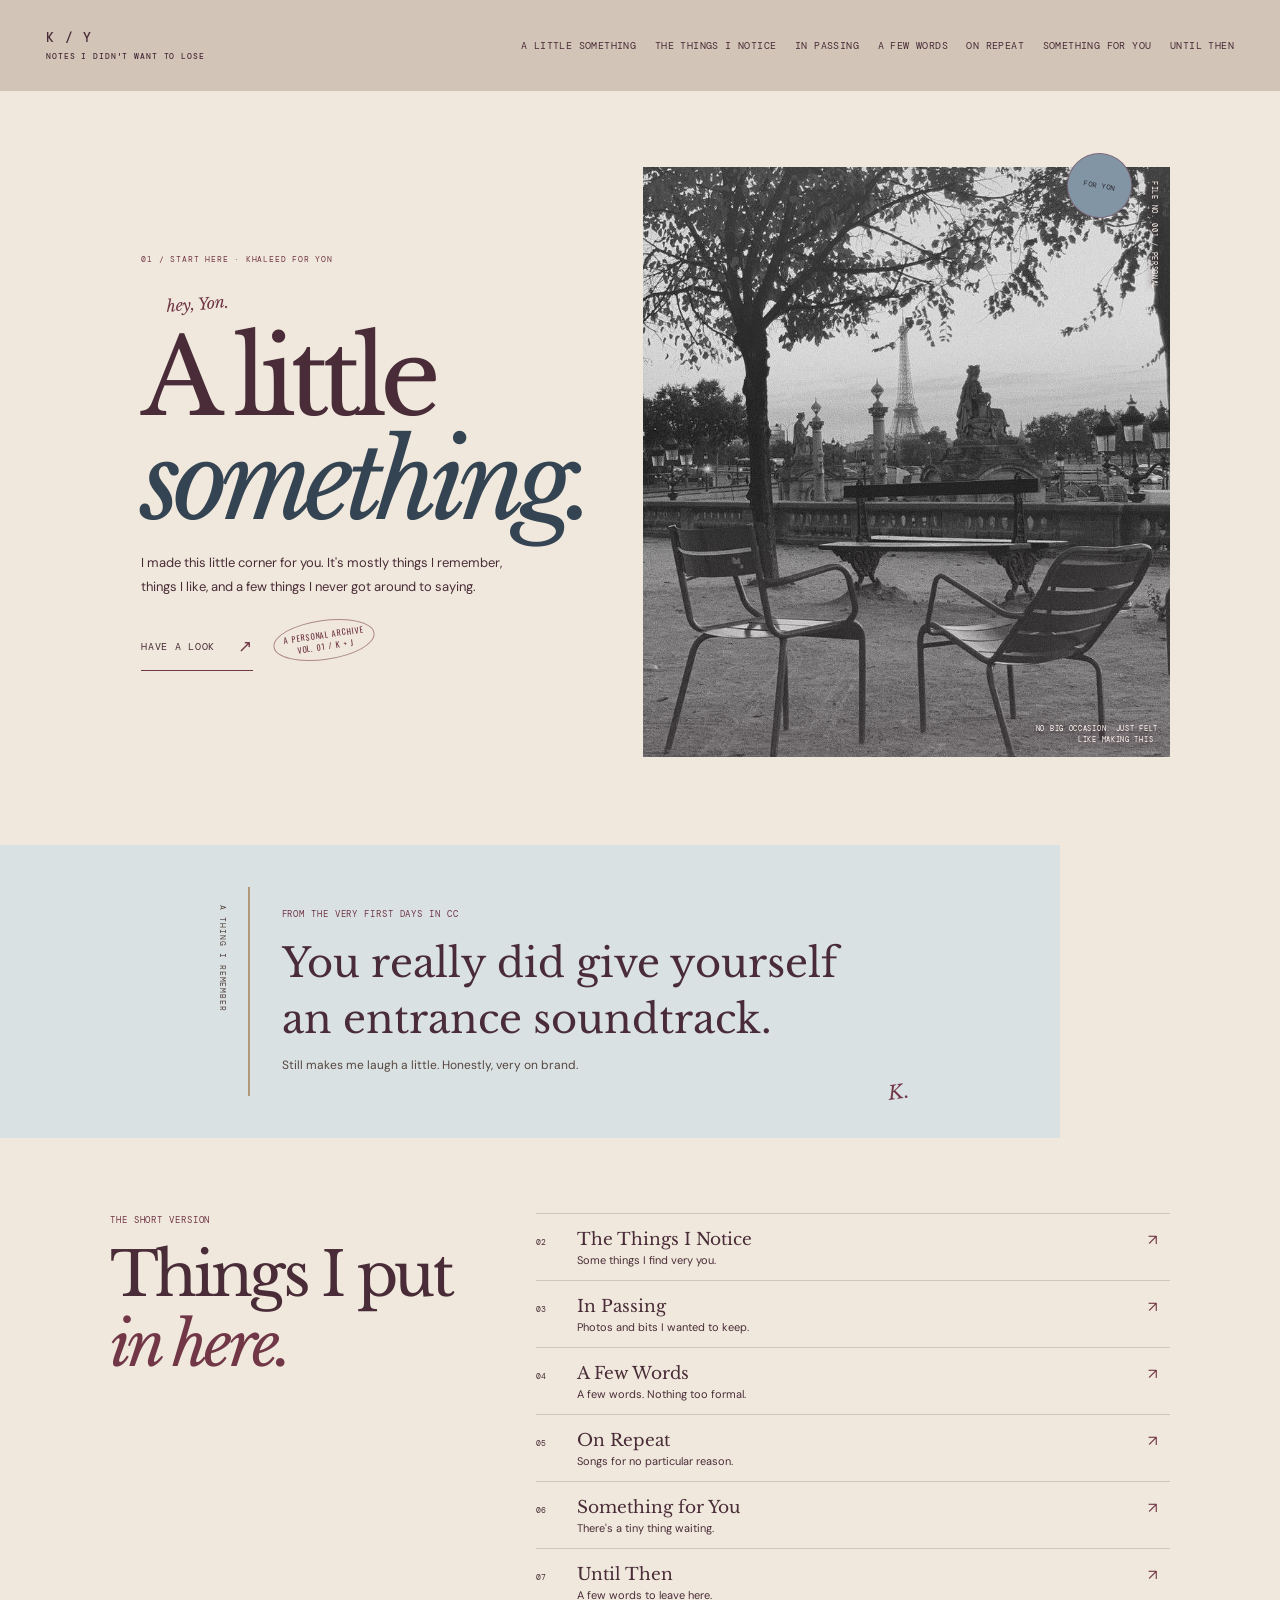
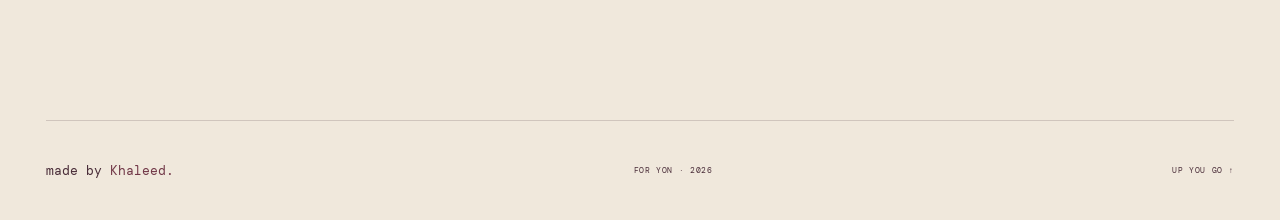
==== index.html @ 83bd167f "Publish static site to GitHub Pages Co-authored-by: Copilot <223556219+Copilot@users.noreply.github." ====
<!doctype html>
<html lang="en">
<head>
  <meta charset="utf-8">
  <meta name="viewport" content="width=device-width, initial-scale=1">
  <meta name="theme-color" content="#D2C5B7">
  <meta name="description" content="A little something made by Khaleed for Yon.">
  <title>A Little Something — For Yon</title>
  <link rel="preconnect" href="https://fonts.googleapis.com">
  <link rel="preconnect" href="https://fonts.gstatic.com" crossorigin>
  <link href="https://fonts.googleapis.com/css2?family=DM+Mono:wght@400;500&family=DM+Sans:wght@400;500;600;700&family=Libre+Baskerville:ital,wght@0,400;0,700;1,400&family=Oswald:wght@400;500&display=swap" rel="stylesheet">
  <link rel="stylesheet" href="assets/css/style.css">
  <script src="assets/js/main.js" defer></script>
</head>
<body class="home-page">
  <div class="site-shell">
    <header class="site-header" id="top">
      <a class="wordmark" href="index.html">K / Y <span>NOTES I DIDN'T WANT TO LOSE</span></a>
      <button class="menu-toggle" aria-expanded="false" aria-controls="site-nav"><span>COME ↗</span></button>
      <nav class="site-nav" id="site-nav" aria-label="Main navigation">
        <a class="active" href="index.html">A Little Something</a>
        <a href="subject.html">The Things I Notice</a>
        <a href="collection.html">In Passing</a>
        <a href="letter.html">A Few Words</a>
        <a href="soundtrack.html">On Repeat</a>
        <a href="gift.html">Something for You</a>
        <a href="last.html">Until Then</a>
      </nav>
    </header>

    <main>
      <section class="home-hero section-wrap">
        <div class="home-copy">
          <p class="eyebrow">01 / START HERE · KHALEED FOR YON</p>
          <p class="hand-note">hey, Yon.</p>
          <h1>A little<br><em>something.</em></h1>
          <p class="hero-intro">I made this little corner for you. It's mostly things I remember, things I like, and a few things I never got around to saying.</p>
          <a class="text-link" href="subject.html">Have a look <span>↗</span></a>
          <span class="cover-stamp">A PERSONAL ARCHIVE<br>VOL. 01 / K + J</span>
        </div>
        <div class="home-visual">
          <div class="photo-frame photo-placeholder hero-photo" data-image="hero.jpg">
            <span class="photo-help">assets/images/hero.jpg</span>
          </div>
          <p class="image-caption">NO BIG OCCASION. JUST FELT LIKE MAKING THIS.</p>
          <span class="side-index">FILE NO. 001 / PERSONAL</span>
          <span class="cover-orbit" aria-hidden="true">FOR YON</span>
        </div>
      </section>

      <section class="home-note section-wrap">
        <div class="margin-note">A THING I REMEMBER</div>
        <div class="note-paper">
          <p class="eyebrow">FROM THE VERY FIRST DAYS IN CC</p>
          <p class="big-note">You really did give yourself an entrance soundtrack.</p>
          <p class="note-small">Still makes me laugh a little. Honestly, very on brand.</p>
          <span class="scribble">K.</span>
        </div>
      </section>

      <section class="index-section section-wrap">
        <div class="index-heading">
          <p class="eyebrow">THE SHORT VERSION</p>
          <h2>Things I put<br><em>in here.</em></h2>
        </div>
        <div class="index-list">
          <a href="subject.html"><span>02</span><strong>The Things I Notice</strong><small>Some things I find very you.</small><b>↗</b></a>
          <a href="collection.html"><span>03</span><strong>In Passing</strong><small>Photos and bits I wanted to keep.</small><b>↗</b></a>
          <a href="letter.html"><span>04</span><strong>A Few Words</strong><small>A few words. Nothing too formal.</small><b>↗</b></a>
          <a href="soundtrack.html"><span>05</span><strong>On Repeat</strong><small>Songs for no particular reason.</small><b>↗</b></a>
          <a href="gift.html"><span>06</span><strong>Something for You</strong><small>There's a tiny thing waiting.</small><b>↗</b></a>
          <a href="last.html"><span>07</span><strong>Until Then</strong><small>A few words to leave here.</small><b>↗</b></a>
        </div>
      </section>
    </main>
    <footer class="site-footer">
      <a class="footer-mark" href="index.html">made by <span>Khaleed.</span></a>
      <p>FOR YON · <span data-year>2026</span></p>
      <a href="#top" class="back-top">UP YOU GO ↑</a>
    </footer>
  </div>
</body>
</html>
---- assets/css/style.css ----
:root {
  color-scheme: light;
  --bg: #F0E8DC;
  --header: #D2C5B7;
  --surface: #F7F2EB;
  --surface-alt: #DAE1E3;
  --ink: #492C38;
  --muted: #492C38;
  --accent: #713747;
  --accent-soft: #D2C5B7;
  --pop: #8295A5;
  --line: rgba(73, 44, 56, .19);
  --sans: "DM Sans", Arial, sans-serif;
  --serif: "Libre Baskerville", Georgia, serif;
  --mono: "DM Mono", monospace;
  --condensed: "Oswald", Impact, "Arial Narrow", sans-serif;
  --max: 1280px;
}

* { box-sizing: border-box; }
html { scroll-behavior: smooth; }
body {
  margin: 0;
  overflow-x: hidden;
  background: var(--bg);
  color: var(--ink);
  font: 15px/1.75 var(--sans);
  -webkit-font-smoothing: antialiased;
}
a { color: inherit; text-decoration: none; }
button { font: inherit; }
figure, p { margin-top: 0; }
.site-shell {
  width: min(100%, var(--max));
  margin-inline: auto;
  padding-inline: 16px;
}
.site-header {
  position: relative;
  z-index: 5;
  min-height: 76px;
  display: flex;
  align-items: center;
  justify-content: space-between;
  gap: 20px;
  isolation: isolate;
}
.site-header::before {
  position: absolute;
  z-index: -1;
  top: 0;
  bottom: 0;
  left: 50%;
  width: 100vw;
  background: var(--header);
  content: "";
  transform: translateX(-50%);
}
.wordmark { font: 500 13px/1.35 var(--mono); letter-spacing: .1em; }
.wordmark span {
  display: block;
  margin-top: 4px;
  color: var(--muted);
  font-size: 8px;
  letter-spacing: .11em;
}
.site-nav {
  position: absolute;
  top: 100%;
  right: 0;
  left: 0;
  display: none;
  flex-direction: column;
  align-items: stretch;
  gap: 0;
  padding: 5px 14px 12px;
  background: var(--header);
  border-top: 1px solid var(--line);
  box-shadow: 0 12px 20px rgba(73,44,56,.08);
}
.site-nav.is-open { display: flex; }
.site-nav a {
  min-height: 46px;
  display: flex;
  align-items: center;
  color: var(--muted);
  font: 9px var(--mono);
  letter-spacing: .04em;
  text-transform: uppercase;
  transition: color .2s ease, transform .2s ease;
}
.site-nav a:hover, .site-nav a.active { color: var(--ink); }
.site-nav a:hover { transform: translateY(-2px); }
.menu-toggle {
  width: 72px;
  min-width: 72px;
  min-height: 44px;
  display: inline-flex;
  align-items: center;
  justify-content: center;
  border: 1px solid var(--line);
  border-radius: 999px;
  background: var(--surface);
  color: var(--ink);
  font: 10px var(--mono);
  letter-spacing: .07em;
}
.eyebrow, .type-label, .photo-label, .side-index, .image-caption,
.date-stamp, .notebook-margin, .playlist-head, .gallery-footnote,
.collection-stamp, .gallery-aside, .snap figcaption span,
.closing-label, .profile-index, .cover-stamp {
  font: 9px/1.65 var(--mono);
  letter-spacing: .1em;
  text-transform: uppercase;
}
.eyebrow, .type-label { color: var(--accent); }
.section-wrap { width: min(100%, 1060px); margin-inline: auto; }
h1 {
  margin: 0;
  font: 400 clamp(58px, 12vw, 108px)/.98 var(--serif);
  letter-spacing: -.075em;
}
h1 em, h2 em { color: var(--accent); font-weight: 400; }
.page-lede, .hero-intro {
  max-width: 450px;
  margin: 18px 0 0;
  color: var(--muted);
  font-size: 14px;
  line-height: 1.85;
}
.text-link {
  min-height: 44px;
  display: inline-flex;
  align-items: center;
  gap: 23px;
  margin-top: 23px;
  padding: 0 0 5px;
  border-bottom: 1px solid var(--accent);
  font: 10px var(--mono);
  letter-spacing: .07em;
  text-transform: uppercase;
  transition: gap .25s ease;
}
.text-link:hover { gap: 32px; }
.text-link span { color: var(--accent); font-size: 17px; }
.photo-placeholder {
  position: relative;
  display: flex;
  min-height: 240px;
  flex-direction: column;
  justify-content: space-between;
  overflow: hidden;
  padding: 15px;
  background:
    radial-gradient(ellipse at 75% 15%, rgba(210, 197, 183, .68), transparent 25%),
    radial-gradient(ellipse at 18% 82%, rgba(130, 149, 165, .32), transparent 33%),
    linear-gradient(138deg, #D2C5B7, #8295A5 52%, #F0E8DC);
  background-position: center;
  background-size: cover;
  color: #282328;
}
.photo-placeholder::after {
  position: absolute;
  inset: 0;
  background: linear-gradient(180deg, rgba(255,255,255,.13), transparent 45%, rgba(73,44,56,.13));
  content: "";
  pointer-events: none;
}
.photo-label { position: relative; z-index: 1; }
.photo-label { font-size: 8px; }
.photo-help {
  position: absolute;
  top: 50%;
  left: 50%;
  z-index: 1;
  color: #282328;
  font: 10px var(--mono);
  transform: translate(-50%, -50%);
}
.photo-placeholder.has-image .photo-help { display: none; }
.photo-placeholder.has-image .photo-label { color: #fffaf2; text-shadow: 0 1px 9px rgba(0,0,0,.7); }
.site-footer {
  position: relative;
  min-height: 100px;
  display: flex;
  align-items: center;
  justify-content: space-between;
  gap: 15px;
  border-top: 1px solid var(--line);
}
.footer-mark { font: 13px var(--mono); }
.footer-mark span { color: var(--accent); }
.site-footer p, .back-top { margin: 0; color: var(--muted); font: 8px var(--mono); letter-spacing: .08em; }
.back-top { min-height: 44px; display: inline-flex; align-items: center; }
.site-header a:focus-visible, .site-footer a:focus-visible, .text-link:focus-visible,
button:focus-visible { outline: 2px solid var(--accent); outline-offset: 4px; }

/* Cover: a portrait first, with the title spilling into its lower edge. */
.home-page {
  --bg: #F0E8DC;
  --header: #D2C5B7;
  --surface: #F7F2EB;
  --surface-alt: #DAE1E3;
  --accent: #713747;
  --accent-soft: #D2C5B7;
  --pop: #8295A5;
}
.home-hero { display: grid; grid-template-areas: "visual" "copy"; padding-bottom: 43px; }
.home-visual {
  position: relative;
  grid-area: visual;
  height: 48svh;
  min-height: 330px;
  max-height: 540px;
  margin-inline: -16px;
}
.hero-photo { height: 100%; min-height: 0; padding: 16px 18px; }
.home-copy {
  position: relative;
  z-index: 2;
  grid-area: copy;
  margin: -58px 9px 0;
  padding: 23px 20px 19px;
  background: var(--bg);
}
.home-copy .eyebrow { max-width: 275px; font-size: 8px; }
.home-copy .hand-note {
  margin: 16px 0 24px 6%;
  color: var(--accent);
  font: italic 16px var(--serif);
  transform: rotate(-4deg);
}
.home-copy h1 { font-size: clamp(52px, 17vw, 94px); }
.home-copy h1 em { color: #344452; }
.hero-intro { max-width: 390px; margin-top: 17px; font-size: 13px; }
.cover-stamp {
  display: inline-block;
  margin: 20px 0 0 16px;
  padding: 7px 10px;
  border: 1px solid rgba(113,55,71,.55);
  border-radius: 50%;
  color: var(--accent);
  font: 400 8px/1.5 var(--condensed);
  letter-spacing: .12em;
  line-height: 1.5;
  text-align: center;
  transform: rotate(-8deg);
}
.home-visual .image-caption { position: absolute; right: 12px; bottom: 66px; z-index: 1; max-width: 145px; margin: 0; color: #fffaf2; font-size: 7px; text-align: right; text-shadow: 0 1px 6px #492C38; }
.side-index { position: absolute; top: 14px; right: 10px; color: #fffaf2; font-size: 7px; writing-mode: vertical-rl; text-shadow: 0 1px 6px #492C38; }
.cover-orbit {
  position: absolute;
  top: -14px;
  right: 34px;
  z-index: 2;
  width: 65px;
  aspect-ratio: 1;
  display: grid;
  place-items: center;
  border: 1px solid rgba(113,55,71,.45);
  border-radius: 50%;
  background: var(--pop);
  color: #282328;
  font: 7px var(--mono);
  letter-spacing: .08em;
  transform: rotate(12deg);
}
.home-note {
  position: relative;
  display: grid;
  grid-template-columns: 1fr;
  gap: 10px;
  margin-inline: -16px;
  padding: 30px 24px 44px;
  background: #DAE1E3;
}
.margin-note { color: #55463F; font: 8px var(--mono); letter-spacing: .12em; }
.note-paper { position: relative; max-width: 820px; padding: 20px 0 18px 20px; border-left: 2px solid #B09A78; }
.big-note { margin: 13px 0 8px; color: #492C38; font: 400 clamp(24px, 7vw, 40px)/1.4 var(--serif); }
.note-small { margin-bottom: 0; color: #55463F; font-size: 12px; }
.scribble { position: absolute; right: 8px; bottom: -8px; color: var(--accent); font: italic 19px var(--serif); transform: rotate(-8deg); }
.index-section { padding-block: 51px 67px; }
.index-heading { margin-bottom: 20px; }
.index-heading h2 { margin: 12px 0; font: 400 clamp(36px, 9vw, 56px)/1.15 var(--serif); letter-spacing: -.06em; }
.index-list a {
  display: grid;
  grid-template-columns: 30px 1fr 22px;
  align-items: baseline;
  gap: 3px 11px;
  padding: 13px 0;
  border-top: 1px solid var(--line);
  transition: padding .2s ease, color .2s ease;
}
.index-list a:hover { padding-left: 7px; color: var(--accent); }
.index-list a > span, .index-list a small { color: var(--muted); font: 8px var(--mono); }
.index-list a strong { font: 400 17px var(--serif); }
.index-list a small { grid-column: 2; font-family: var(--sans); font-size: 11px; }
.index-list a b { grid-column: 3; grid-row: 1 / span 2; color: var(--accent); font-weight: 400; }

/* Subject: an annotated portrait spread. */
.subject-page {
  --bg: #EAE6DF;
  --header: #8295A5;
  --surface: #F0E8DC;
  --surface-alt: #D2C5B7;
  --ink: #282328;
  --muted: #282328;
  --accent: #344452;
  --accent-soft: #DAE1E3;
  --pop: #713747;
}
.split-hero { display: grid; grid-template-columns: 1fr; gap: 0; padding-block: 37px 43px; }
.split-hero > div:first-child { position: relative; z-index: 2; grid-row: 2; margin: -26px 10px 0; padding: 19px 17px 15px; background: var(--surface); }
.split-hero .eyebrow { margin-bottom: 9px; }
.split-hero h1 { font-size: clamp(54px, 14vw, 83px); }
.split-hero .page-lede { max-width: 350px; margin-top: 13px; font-size: 13px; }
.profile-photo-wrap { position: relative; grid-row: 1; width: 90%; margin-inline: auto 0; }
.profile-photo-wrap::before {
  position: absolute;
  top: 17px;
  left: -18px;
  width: 90px;
  height: 90px;
  border-radius: 50%;
  background: #8295A5;
  content: "";
}
.profile-photo-wrap::after {
  position: absolute;
  right: -9px;
  bottom: 36px;
  width: 24px;
  height: 24px;
  border: 1px solid #713747;
  border-radius: 50%;
  content: "";
}
.profile-index { position: relative; z-index: 1; display: block; margin: 0 0 8px -20px; color: #344452; font: 400 10px var(--condensed); letter-spacing: .11em; }
.portrait-photo { position: relative; z-index: 1; min-height: 46svh; transform: rotate(1.3deg); }
.profile-note {
  position: absolute;
  z-index: 2;
  right: -12px;
  bottom: 60px;
  padding: 8px 11px;
  background: #D2C5B7;
  color: #492C38;
  font: italic 11px/1.3 var(--serif);
  transform: rotate(5deg);
}
.subject-story { display: grid; grid-template-columns: 1fr; gap: 16px; margin-inline: -16px; padding: 32px 24px 40px; background: #DAE1E3; }
.subject-story > .type-label { padding-top: 4px; }
.story-copy { max-width: 700px; }
.story-copy h2 { margin: 0 0 17px; font: 400 clamp(30px, 8vw, 46px)/1.25 var(--serif); }
.story-copy p { max-width: 570px; color: #55463F; font-size: 14px; line-height: 1.9; }
.story-copy .hand-note { margin: 20px 0 0 35%; color: #713747; font: italic 15px var(--serif); transform: rotate(-4deg); }
.pouty-section { position: relative; overflow: hidden; margin-inline: -16px; padding: 37px 24px; background: #D2C5B7; }
.pouty-section::after {
  position: absolute;
  top: -60px;
  right: -50px;
  width: 180px;
  height: 180px;
  border: 1px solid rgba(52,68,82,.28);
  border-radius: 50%;
  box-shadow: 0 0 0 14px rgba(240,232,220,.11), 0 0 0 30px rgba(240,232,220,.08);
  content: "";
}
.pouty-inner { position: relative; z-index: 1; max-width: 850px; }
.large-quote { max-width: 760px; margin: 14px 0 22px; color: #492C38; font: 400 clamp(27px, 7.5vw, 48px)/1.35 var(--serif); }
.pocket-list { padding-block: 43px 65px; }
.pocket-list > .type-label { display: block; margin-bottom: 14px; }
.pocket-item { display: grid; grid-template-columns: 26px 1fr; align-items: baseline; gap: 5px 10px; padding: 13px 0; border-bottom: 1px solid var(--line); }
.pocket-item span, .pocket-item i { color: var(--muted); font: 8px var(--mono); }
.pocket-item p { margin: 0; font: 15px/1.55 var(--serif); }
.pocket-item i { grid-column: 2; color: #713747; }

/* Camera roll: one oversized image and an uneven contact sheet. */
.collection-page {
  --bg: #F0E8DC;
  --header: #D2C5B7;
  --surface: #F7F2EB;
  --surface-alt: #DAE1E3;
  --accent: #713747;
  --accent-soft: #D2C5B7;
  --pop: #8295A5;
}
.collection-top { padding-top: 34px; }
.collection-heading { position: relative; padding: 0 4px 21px; }
.collection-heading h1 { margin-top: 5px; font-size: clamp(55px, 13vw, 88px); }
.collection-heading h1 em { color: #344452; }
.collection-heading .page-lede { max-width: 300px; margin-top: 12px; font-size: 13px; }
.collection-stamp { display: inline-block; margin: 12px 0 4px 19px; color: var(--muted); font-size: 8px; transform: rotate(-3deg); }
.collection-lead { position: relative; width: calc(100% + 32px); margin: 0 -16px; }
.photo-open { width: 100%; display: block; padding: 0; overflow: hidden; border: 0; background: transparent; color: inherit; cursor: zoom-in; text-align: inherit; }
.photo-open:focus-visible { outline: 3px solid var(--accent); outline-offset: 3px; }
.lead-photo { min-height: 62svh; }
.photo-open .photo-placeholder { transition: transform .55s cubic-bezier(.2,.7,.2,1), filter .4s ease; }
.photo-open:hover .photo-placeholder { transform: scale(1.018); filter: saturate(1.08); }
.collection-lead figcaption { display: flex; justify-content: space-between; gap: 14px; padding: 9px 17px 0; color: #55463F; font: italic 12px var(--serif); }
.collection-lead figcaption span { font: 8px var(--mono); }
.scrapbook { display: grid; grid-template-columns: 1fr; gap: 28px; padding-block: 43px 46px; }
.snap { width: 88%; margin: 0; }
.snap-one { width: 94%; }
.snap-two { width: 78%; margin-left: auto; }
.snap-four { width: 88%; margin-left: 7%; }
.snap-one .photo-placeholder { min-height: 53svh; }
.snap-two .photo-placeholder { min-height: 41svh; }
.snap-four .photo-placeholder { min-height: 50svh; }
.snap figcaption { padding: 9px 3px; color: #492C38; font: italic 13px/1.5 var(--serif); }
.snap figcaption span { display: block; margin-bottom: 3px; color: #55463F; font: 8px var(--mono); }
.gallery-aside {
  justify-self: end;
  margin: 0 10% 12px 0;
  padding: 14px 19px;
  border-radius: 50%;
  background: #8295A5;
  color: #282328;
  font-size: 9px;
  text-align: center;
  transform: rotate(6deg);
}
.gallery-footnote { margin: 0 0 58px; color: var(--muted); font-size: 8px; line-height: 2; }
.gallery-footnote code { color: var(--ink); }
.lightbox {
  width: min(94vw, 960px);
  max-width: none;
  max-height: 92vh;
  padding: 18px;
  border: 0;
  background: #F0E8DC;
  color: var(--ink);
  box-shadow: 0 18px 80px rgba(73,44,56,.24);
}
.lightbox[open] { animation: lightbox-in .2s ease-out both; }
.lightbox::backdrop { background: rgba(52, 68, 82, .76); backdrop-filter: blur(4px); }
.lightbox-close { display: block; min-height: 44px; margin: 0 0 12px auto; padding: 0 10px; border: 0; background: transparent; color: var(--ink); font: 10px var(--mono); cursor: pointer; }
.lightbox-close span { margin-left: 8px; font-size: 20px; }
.lightbox figure { margin: 0; }
.lightbox-image {
  min-height: 220px;
  max-height: 75vh;
  display: grid;
  place-items: center;
  overflow: hidden;
  background: linear-gradient(145deg, #8295A5, #D2C5B7 54%, #F0E8DC);
}
.lightbox-image img { display: block; width: 100%; max-height: 75vh; object-fit: contain; }
.lightbox-image img[hidden] { display: none; }
.lightbox-placeholder { margin: 0; padding: 30px; color: #492C38; font: 11px var(--mono); }
.lightbox-placeholder[hidden] { display: none; }
.lightbox figcaption { padding-top: 11px; color: #55463F; font: italic 13px var(--serif); }

/* Letter: an open sheet of warm paper, not a floating card. */
.letter-page {
  --bg: #F0E8DC;
  --header: #8295A5;
  --surface: #F7F2EB;
  --surface-alt: #D2C5B7;
  --ink: #282328;
  --muted: #282328;
  --accent: #713747;
  --accent-soft: #D2C5B7;
  --pop: #8295A5;
}
.letter-heading { padding-block: 38px 24px; }
.letter-heading h1 { margin-top: 6px; font-size: clamp(53px, 12vw, 83px); }
.letter-heading .page-lede { max-width: 330px; margin: 12px 0 0 12%; font-size: 13px; }
.notebook-page {
  position: relative;
  width: calc(100% + 32px);
  margin: 0 -16px 55px;
  padding: 42px 25px 48px 45px;
  overflow: hidden;
  background:
    repeating-linear-gradient(0deg, transparent 0 31px, rgba(130,149,165,.16) 32px),
    radial-gradient(ellipse at 16% 12%, rgba(255,255,255,.8), transparent 55%),
    #F7F2EB;
  color: #492C38;
  box-shadow: 0 11px 22px rgba(73,44,56,.08);
}
.notebook-page::before {
  position: absolute;
  top: 0;
  bottom: 0;
  left: 31px;
  width: 1px;
  background: rgba(176,154,120,.5);
  content: "";
}
.notebook-page::after {
  position: absolute;
  top: -25px;
  right: -28px;
  width: 90px;
  height: 90px;
  border: 1px solid rgba(130,149,165,.34);
  border-radius: 50%;
  box-shadow: 0 0 0 9px rgba(130,149,165,.08);
  content: "";
}
.notebook-margin { position: absolute; top: 15px; right: 17px; z-index: 1; color: #344452; font-size: 7px; }
.notebook-content .date-stamp { color: #344452; font-size: 8px; }
.notebook-content h2 { margin: 30px 0 22px; font: 400 33px var(--serif); }
.notebook-content p:not(.date-stamp):not(.letter-end):not(.letter-sign) { color: #55463F; font: 14px/2 var(--sans); }
.letter-end { margin-top: 28px; color: #55463F; font: italic 16px/1.8 var(--serif); }
.letter-sign { margin: 12px 0 0; color: #713747; font: italic 23px var(--serif); }

/* Soundtrack: layered sleeve, vinyl and a real place for a future player. */
.soundtrack-page {
  --bg: #E2E6E7;
  --header: #D2C5B7;
  --surface: #F0E8DC;
  --surface-alt: #8295A5;
  --accent: #344452;
  --accent-soft: #D2C5B7;
  --pop: #713747;
}
.soundtrack-hero { display: grid; grid-template-columns: 1fr; gap: 23px; padding-block: 38px 35px; }
.soundtrack-hero h1 { margin-top: 5px; font-size: clamp(61px, 15vw, 90px); }
.soundtrack-hero .page-lede { max-width: 380px; margin-top: 14px; font-size: 13px; }
.record-visual {
  position: relative;
  min-height: 320px;
  display: grid;
  place-items: center;
  overflow: hidden;
  background:
    radial-gradient(ellipse at 20% 12%, rgba(255,255,255,.55), transparent 40%),
    #D2C5B7;
}
.record-visual::before {
  position: absolute;
  width: min(70vw, 290px);
  aspect-ratio: 1;
  border: 1px solid rgba(240,232,220,.5);
  border-radius: 50%;
  background: repeating-radial-gradient(circle, #344452 0 2px, #55463F 3px 5px, #492C38 6px 8px);
  box-shadow: 15px 18px 0 #8295A5, 25px 29px 0 #713747, 0 18px 40px rgba(52,68,82,.2);
  content: "";
  animation: vinyl-spin 36s linear infinite;
}
.record-visual::after {
  position: absolute;
  width: 76px;
  aspect-ratio: 1;
  border-radius: 50%;
  background: #B09A78;
  content: "";
}
.record-label { z-index: 1; display: flex; width: 76px; height: 76px; flex-direction: column; align-items: center; justify-content: center; color: #282328; font: 8px/1.5 var(--mono); text-align: center; }
.record-label span { font-weight: 500; }
.record-label small { font-size: 7px; }
.playlist { padding-bottom: 62px; }
.playlist-head { display: flex; justify-content: space-between; padding: 11px 0; color: var(--accent); border-bottom: 1px solid var(--line); }
.track {
  display: grid;
  grid-template-columns: 34px 1fr 42px;
  align-items: center;
  gap: 12px;
  min-height: 71px;
  padding: 10px 4px;
  border-bottom: 1px solid var(--line);
  transition: padding .2s ease, background .2s ease;
}
.track:hover { padding-inline: 11px; background: rgba(210,197,183,.3); }
.track-no, .track-length { color: var(--muted); font: 8px var(--mono); }
.track strong, .track small { display: block; }
.track strong { font: 15px var(--serif); }
.track small { color: var(--muted); font-size: 10px; }
.player-slot {
  display: grid;
  grid-template-columns: 1fr auto;
  gap: 4px 12px;
  margin-top: 24px;
  padding: 16px 17px;
  background: #8295A5;
  color: #282328;
}
.player-slot span { font: 8px var(--mono); letter-spacing: .09em; }
.player-slot strong { font: 13px var(--serif); }
.player-slot small { grid-column: 1 / -1; color: #282328; font: 9px var(--mono); }
.playlist .type-label { margin-top: 17px; font-size: 8px; }
@keyframes vinyl-spin { to { transform: rotate(360deg); } }

/* Gift: a small toy theatre with a warm paper reveal. */
.gift-page {
  --bg: #F0E8DC;
  --header: #8295A5;
  --surface: #F7F2EB;
  --surface-alt: #D2C5B7;
  --ink: #282328;
  --muted: #282328;
  --accent: #713747;
  --accent-soft: #D2C5B7;
  --pop: #8295A5;
}
.gift-hero { display: grid; grid-template-columns: .6fr 1fr; grid-template-areas: "label label" "title title" "copy copy"; align-items: end; gap: 6px 8%; padding-block: 38px 15px; }
.gift-hero .eyebrow { grid-area: label; }
.gift-hero h1 { grid-area: title; font-size: clamp(68px, 17vw, 100px); }
.gift-hero .page-lede { grid-area: copy; max-width: 350px; margin: 13px 0 0 13%; font-size: 13px; }
.gift-interactive {
  position: relative;
  display: flex;
  min-height: 490px;
  flex-direction: column;
  align-items: center;
  padding-block: 17px 70px;
  text-align: center;
}
.gift-interactive::before {
  position: absolute;
  top: 55px;
  width: min(82vw, 370px);
  aspect-ratio: 1.1;
  border: 1px solid rgba(52,68,82,.18);
  border-radius: 47% 53% 62% 38% / 52% 43% 57% 48%;
  background: rgba(247,242,235,.55);
  content: "";
  animation: gift-cloud 8s ease-in-out infinite alternate;
}
.gift-interactive::after {
  position: absolute;
  top: 125px;
  right: 8%;
  width: 9px;
  height: 9px;
  border-radius: 50%;
  background: var(--pop);
  box-shadow: -270px 155px 0 #8295A5, -250px -40px 0 #D2C5B7, -32px 230px 0 #713747;
  content: "";
}
.gift-box { position: relative; z-index: 1; width: 170px; height: 150px; margin: 48px auto 24px; transition: transform .5s ease; }
.gift-box::before { position: absolute; z-index: 0; bottom: 32px; left: 20px; width: 130px; height: 95px; background: #F0E8DC; content: ""; }
.gift-body {
  position: absolute;
  z-index: 1;
  bottom: 0;
  left: 10px;
  display: grid;
  width: 150px;
  height: 98px;
  place-items: center;
  background: #D2C5B7;
  color: #492C38;
  font: 10px var(--mono);
  letter-spacing: .2em;
  box-shadow: 0 14px 26px rgba(73,44,56,.14);
}
.gift-lid { position: absolute; z-index: 3; top: 29px; left: 2px; width: 166px; height: 27px; background: #8295A5; transform-origin: 12% 90%; transition: transform .7s cubic-bezier(.2,.8,.2,1); }
.gift-ribbon { position: absolute; z-index: 4; top: 29px; left: 77px; width: 14px; height: 120px; background: rgba(240,232,220,.75); transition: opacity .25s ease; }
.gift-box.is-opening { transform: translateY(9px); }
.gift-box.is-opening .gift-lid { transform: translate(-24px,-75px) rotate(-35deg); }
.gift-box.is-opening .gift-ribbon { opacity: 0; }
.open-gift-button {
  position: relative;
  z-index: 1;
  min-height: 48px;
  padding: 13px 20px;
  border: 1px solid var(--accent);
  border-radius: 999px;
  background: var(--surface);
  color: var(--ink);
  font: 10px var(--mono);
  letter-spacing: .06em;
  text-transform: uppercase;
  cursor: pointer;
  transition: background .2s ease, color .2s ease, transform .2s ease;
}
.open-gift-button:hover, .open-gift-button.is-done { background: var(--accent); color: white; }
.open-gift-button:active { transform: scale(.98); }
.open-gift-button span { margin-left: 12px; }
.open-gift-button:disabled { opacity: .8; cursor: default; }
.flower-reveal[hidden] { display: none; }
.flower-reveal { position: relative; z-index: 1; width: min(100%, 520px); margin-top: 31px; }
.flower-reveal.is-visible { animation: reveal-in .8s cubic-bezier(.2,.7,.25,1) both; }
.bloom { position: relative; width: 170px; height: 176px; margin: 0 auto; }
.bloom-petal { position: absolute; top: 26px; left: 70px; width: 30px; height: 70px; border-radius: 50% 50% 45% 45%; background: #8295A5; transform-origin: 50% 100%; opacity: 0; }
.bloom.is-blooming .bloom-petal { opacity: 1; }
.petal-a { animation: bloom-a .65s .05s ease-out both; }
.petal-b { animation: bloom-b .65s .12s ease-out both; }
.petal-c { animation: bloom-c .65s .19s ease-out both; }
.petal-d { animation: bloom-d .65s .26s ease-out both; }
.petal-e { animation: bloom-e .65s .33s ease-out both; }
.petal-f { animation: bloom-f .65s .4s ease-out both; }
@keyframes bloom-a { to { opacity:1; transform: rotate(0deg) translateY(-15px); } }
@keyframes bloom-b { to { opacity:1; transform: rotate(60deg) translateY(-15px); } }
@keyframes bloom-c { to { opacity:1; transform: rotate(120deg) translateY(-15px); } }
@keyframes bloom-d { to { opacity:1; transform: rotate(180deg) translateY(-15px); } }
@keyframes bloom-e { to { opacity:1; transform: rotate(240deg) translateY(-15px); } }
@keyframes bloom-f { to { opacity:1; transform: rotate(300deg) translateY(-15px); } }
.bloom-core { position: absolute; top: 55px; left: 80px; width: 12px; height: 12px; border-radius: 50%; background: #B09A78; }
.bloom-stem { position: absolute; top: 65px; left: 85px; width: 2px; height: 108px; background: #55463F; }
.bloom-leaf { position: absolute; top: 120px; left: 86px; width: 36px; height: 16px; border-radius: 100% 0 100% 0; background: #8295A5; transform: rotate(-25deg); }
.flower-caption { color: var(--accent); font: italic 14px var(--serif); }
.gift-note-card { margin-top: 21px; padding: 23px 22px; background: #F7F2EB; text-align: left; box-shadow: 5px 7px 0 rgba(52,68,82,.13); }
.gift-note-card p:not(.eyebrow) { margin: 10px 0; font: 19px/1.6 var(--serif); }
.gift-note-card span { display: block; color: var(--accent); font: italic 16px var(--serif); text-align: right; }
@keyframes gift-cloud { to { border-radius: 58% 42% 45% 55% / 42% 60% 40% 58%; transform: rotate(4deg) scale(1.02); } }

/* Last page: warm paper, blue-grey and wine details. */
.closing-page {
  --bg: #F0E8DC;
  --header: #D2C5B7;
  --surface: #F7F2EB;
  --surface-alt: #DAE1E3;
  --accent: #713747;
  --accent-soft: #D2C5B7;
  --pop: #8295A5;
}
.closing-hero { display: grid; grid-template-columns: 1fr; padding-block: 42px 10px; }
.closing-heading { position: relative; z-index: 1; padding: 0 0 16px 5px; }
.closing-heading h1 { margin-top: 10px; font-size: clamp(58px, 14vw, 91px); }
.closing-heading h1 em { color: #344452; }
.closing-scribble { position: absolute; right: 12%; bottom: -5px; color: #713747; font: italic 15px var(--serif); transform: rotate(-8deg); }
.closing-photo-wrap { width: 92%; margin: 0 0 0 auto; }
.closing-photo { min-height: 47svh; }
.closing-photo-wrap figcaption { margin-top: 8px; color: #55463F; font: italic 12px var(--serif); }
.closing-note {
  position: relative;
  margin: 24px -16px 46px;
  padding: 27px 25px 33px;
  background: #DAE1E3;
}
.closing-note::before {
  position: absolute;
  top: -12px;
  left: 24px;
  width: 58px;
  height: 18px;
  background: rgba(176,154,120,.65);
  content: "";
  transform: rotate(-4deg);
}
.closing-label { color: #55463F; font: 400 10px var(--condensed); letter-spacing: .13em; }
.closing-message { max-width: 700px; margin: 17px 0 19px; color: #492C38; font: 400 clamp(21px, 6vw, 34px)/1.6 var(--serif); }
.closing-sign { margin: 0; color: #713747; font: italic 20px var(--serif); }
.closing-sign span { display: inline-block; margin-left: 7px; color: #344452; font: 17px var(--sans); }
.closing-note .text-link { margin-top: 20px; }

/* Progressive scroll entrances. */
.motion-ready .reveal { opacity: 0; transform: translateY(16px); transition: opacity .7s ease, transform .7s ease; }
.motion-ready .reveal.is-in-view { opacity: 1; transform: translateY(0); }
@keyframes reveal-in { from { opacity: 0; transform: translateY(15px) scale(.98); } to { opacity: 1; transform: translateY(0) scale(1); } }
@keyframes lightbox-in { from { opacity: 0; transform: scale(.98); } to { opacity: 1; transform: scale(1); } }

/* A more composed tablet spread. */
@media (min-width: 680px) {
  .site-shell { padding-inline: 30px; }
  .site-header { min-height: 84px; }
  .home-hero { grid-template-columns: .9fr 1.1fr; grid-template-areas: "copy visual"; align-items: center; gap: 4%; padding-block: 58px 62px; }
  .home-copy { margin: 0 0 0 2%; padding: 0; background: transparent; }
  .home-copy h1 { font-size: clamp(65px, 8vw, 104px); }
  .home-visual { height: 62vw; max-height: 590px; margin: 0; }
  .hero-photo { min-height: 100%; }
  .home-visual .image-caption { bottom: 11px; }
  .cover-orbit { right: 38px; }
  .home-note { grid-template-columns: 85px 1fr; gap: 20px; margin-inline: -30px; padding: 42px 7%; }
  .margin-note { padding-top: 18px; writing-mode: vertical-rl; }
  .note-paper { padding: 20px 32px; }
  .index-section { display: grid; grid-template-columns: .7fr 1.3fr; gap: 8%; padding-block: 65px 80px; }
  .split-hero { grid-template-columns: .86fr 1fr; align-items: center; gap: 7%; padding-block: 65px 58px; }
  .split-hero > div:first-child { grid-row: auto; margin: 0; padding: 0; background: transparent; }
  .split-hero h1 { font-size: clamp(57px, 7.5vw, 90px); }
  .profile-photo-wrap { grid-row: auto; width: 88%; margin-inline: auto 5%; }
  .profile-note { bottom: 18px; }
  .portrait-photo { min-height: 500px; }
  .subject-story { grid-template-columns: .32fr 1fr; gap: 7%; margin-inline: -30px; padding: 48px 8%; }
  .pouty-section { margin-inline: -30px; padding: 54px 8%; }
  .pocket-list { padding-block: 58px 80px; }
  .pocket-item { grid-template-columns: 38px 1fr 140px; gap: 12px; }
  .pocket-item i { grid-column: auto; text-align: right; }
  .collection-top { padding-top: 55px; }
  .collection-heading { padding-inline: 0; }
  .collection-heading h1 { font-size: clamp(70px, 9vw, 108px); }
  .collection-lead { width: calc(100% + 60px); margin-inline: -30px; }
  .lead-photo { min-height: 66vw; max-height: 720px; }
  .collection-lead figcaption { padding-inline: 34px; }
  .scrapbook { grid-template-columns: 1fr 1fr; align-items: start; gap: 38px 7%; padding-block: 65px; }
  .snap-one { width: 91%; }
  .snap-two { width: 82%; margin: 82px 0 0 auto; }
  .snap-four { width: 87%; margin: -3px 0 0 8%; }
  .snap-one .photo-placeholder { min-height: 480px; }
  .snap-two .photo-placeholder { min-height: 360px; }
  .snap-four .photo-placeholder { min-height: 455px; }
  .gallery-aside { align-self: center; justify-self: center; margin: 25px 0; }
  .gallery-footnote { margin-bottom: 75px; }
  .letter-heading { padding-block: 55px 28px; }
  .notebook-page { width: min(100%, 900px); margin: 0 auto 75px; padding: 55px 10% 65px 14%; }
  .notebook-page::before { left: 9%; }
  .notebook-margin { top: 22px; right: 23px; }
  .notebook-content p:not(.date-stamp):not(.letter-end):not(.letter-sign) { font-size: 15px; }
  .soundtrack-hero { grid-template-columns: 1fr .9fr; align-items: center; gap: 6%; padding-block: 58px 48px; }
  .soundtrack-hero h1 { font-size: clamp(62px, 8vw, 94px); }
  .record-visual { min-height: 390px; }
  .record-visual::before { width: min(36vw, 300px); }
  .playlist { max-width: 850px; padding-bottom: 75px; }
  .gift-hero { grid-template-columns: .7fr 1fr; grid-template-areas: "label label" "title title" "copy copy"; padding-block: 55px 16px; }
  .gift-hero h1 { font-size: clamp(75px, 10vw, 108px); }
  .gift-interactive { min-height: 545px; }
  .closing-hero { grid-template-columns: .86fr 1.14fr; align-items: center; gap: 5%; padding-block: 62px 22px; }
  .closing-heading { padding-left: 0; }
  .closing-heading h1 { font-size: clamp(60px, 8vw, 98px); }
  .closing-photo-wrap { width: 100%; margin: 0; }
  .closing-photo { min-height: 500px; }
  .closing-note { margin: 24px -30px 60px; padding: 38px 9%; }
}

/* Desktop: widen the spreads without losing the hand-made overlaps. */
@media (min-width: 901px) {
  .menu-toggle { display: none; }
  .site-nav {
    position: static;
    display: flex;
    flex-direction: row;
    align-items: center;
    gap: clamp(9px, 1.45vw, 22px);
    padding: 0;
    background: transparent;
    border: 0;
    box-shadow: none;
  }
  .site-nav a { min-height: 44px; font-size: 9px; }
}

@media (min-width: 1024px) {
  .site-shell { padding-inline: 46px; }
  .site-header { min-height: 91px; }
  .site-nav a { font-size: 10px; }
  .home-hero { min-height: 660px; grid-template-columns: .92fr 1.08fr; gap: 8%; padding-block: 76px 88px; }
  .home-copy { margin-left: 7%; }
  .home-copy h1 { font-size: clamp(88px, 8.3vw, 124px); }
  .home-visual { height: min(63vw, 650px); }
  .home-note { margin-inline: -46px; padding-inline: 12%; }
  .index-section { padding-block: 75px 105px; }
  .index-heading h2 { font-size: 61px; }
  .split-hero { grid-template-columns: 1fr .9fr; gap: 12%; padding-block: 75px 80px; }
  .split-hero h1 { font-size: clamp(80px, 8vw, 112px); }
  .profile-photo-wrap { width: 78%; }
  .portrait-photo { min-height: 560px; }
  .subject-story { margin-inline: -46px; padding: 64px 14%; }
  .pouty-section { margin-inline: -46px; padding: 72px 14%; }
  .large-quote { font-size: 51px; }
  .pocket-list { padding-block: 78px 100px; }
  .collection-top { padding-top: 71px; }
  .collection-heading h1 { font-size: 112px; }
  .collection-stamp { position: absolute; right: 3px; bottom: 47px; margin: 0; }
  .collection-lead { width: calc(100% + 92px); margin-inline: -46px; }
  .lead-photo { min-height: min(67vh, 790px); }
  .collection-lead figcaption { padding-inline: 60px; }
  .scrapbook { grid-template-columns: 1.05fr .76fr; gap: 65px 10%; padding-block: 90px; }
  .snap-one .photo-placeholder { min-height: 570px; }
  .snap-two { margin-top: 125px; }
  .snap-two .photo-placeholder { min-height: 410px; }
  .snap-four { margin-top: -30px; }
  .snap-four .photo-placeholder { min-height: 510px; }
  .gallery-aside { font-size: 10px; }
  .gallery-footnote { margin-bottom: 90px; }
  .letter-heading { padding-block: 73px 35px; }
  .letter-heading .page-lede { margin-left: 17%; }
  .notebook-page { padding: 70px 13% 80px 17%; margin-bottom: 100px; }
  .notebook-page::before { left: 12%; }
  .notebook-content h2 { margin-top: 38px; }
  .notebook-content p:not(.date-stamp):not(.letter-end):not(.letter-sign) { font-size: 16px; }
  .soundtrack-hero { padding-block: 80px 65px; }
  .record-visual { min-height: 450px; }
  .record-visual::before { width: 330px; }
  .record-visual::after { width: 90px; }
  .playlist { padding-bottom: 105px; }
  .gift-hero { grid-template-columns: .7fr 1fr; grid-template-areas: "label title" "copy title"; padding-block: 80px 28px; }
  .gift-hero h1 { font-size: 116px; }
  .gift-hero .page-lede { margin: 15px 0 12px; }
  .gift-interactive { min-height: 560px; }
  .closing-hero { padding-block: 78px 36px; }
  .closing-heading h1 { font-size: 103px; }
  .closing-photo { min-height: 590px; }
  .closing-note { margin-inline: -46px; padding: 47px 13%; }
}

@media (prefers-reduced-motion: reduce) {
  html { scroll-behavior: auto; }
  *, *::before, *::after { animation-duration: .01ms !important; animation-iteration-count: 1 !important; transition-duration: .01ms !important; }
  .motion-ready .reveal { opacity: 1; transform: none; }
}

@media (max-width: 390px) {
  .home-copy { padding-inline: 16px; }
  .home-copy h1, .gift-hero h1 { font-size: clamp(52px, 17vw, 66px); }
}

@media (max-width: 350px) {
  .home-copy { padding-inline: 13px; }
}
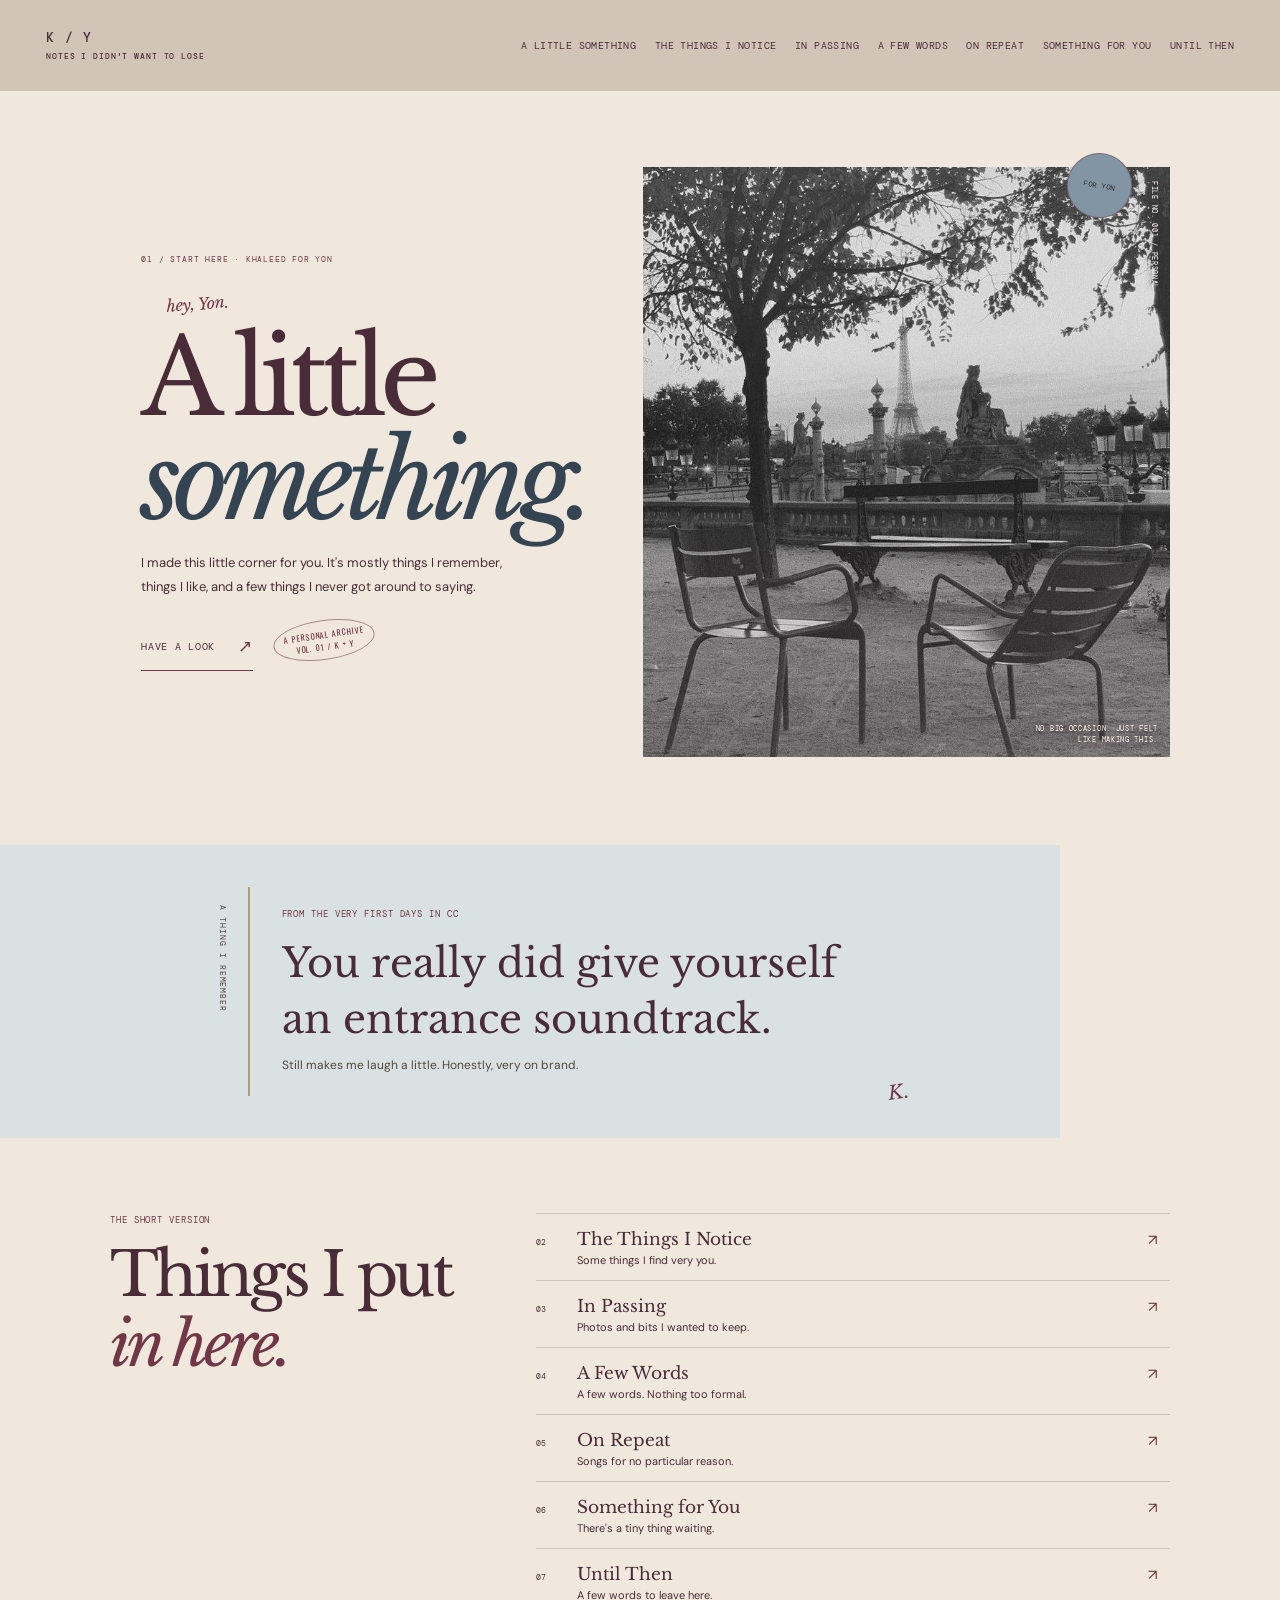
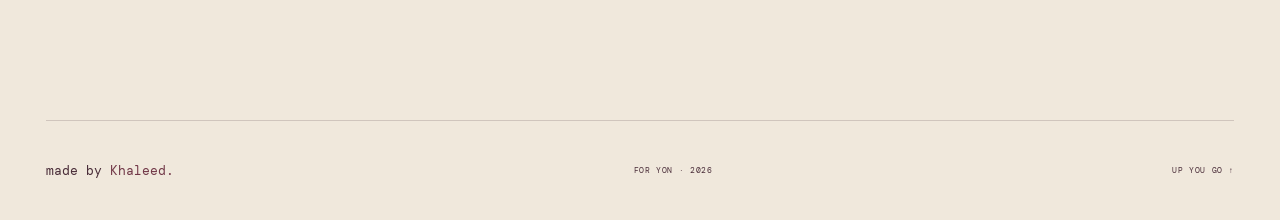
==== commit ede8201b: "Update cover monogram for Yon Co-authored-by: Copilot <223556219+Copilot@users.noreply.github.com>" ====
--- a/index.html
+++ b/index.html
@@ -36,7 +36,7 @@
           <h1>A little<br><em>something.</em></h1>
           <p class="hero-intro">I made this little corner for you. It's mostly things I remember, things I like, and a few things I never got around to saying.</p>
           <a class="text-link" href="subject.html">Have a look <span>↗</span></a>
-          <span class="cover-stamp">A PERSONAL ARCHIVE<br>VOL. 01 / K + J</span>
+          <span class="cover-stamp">A PERSONAL ARCHIVE<br>VOL. 01 / K + Y</span>
         </div>
         <div class="home-visual">
           <div class="photo-frame photo-placeholder hero-photo" data-image="hero.jpg">
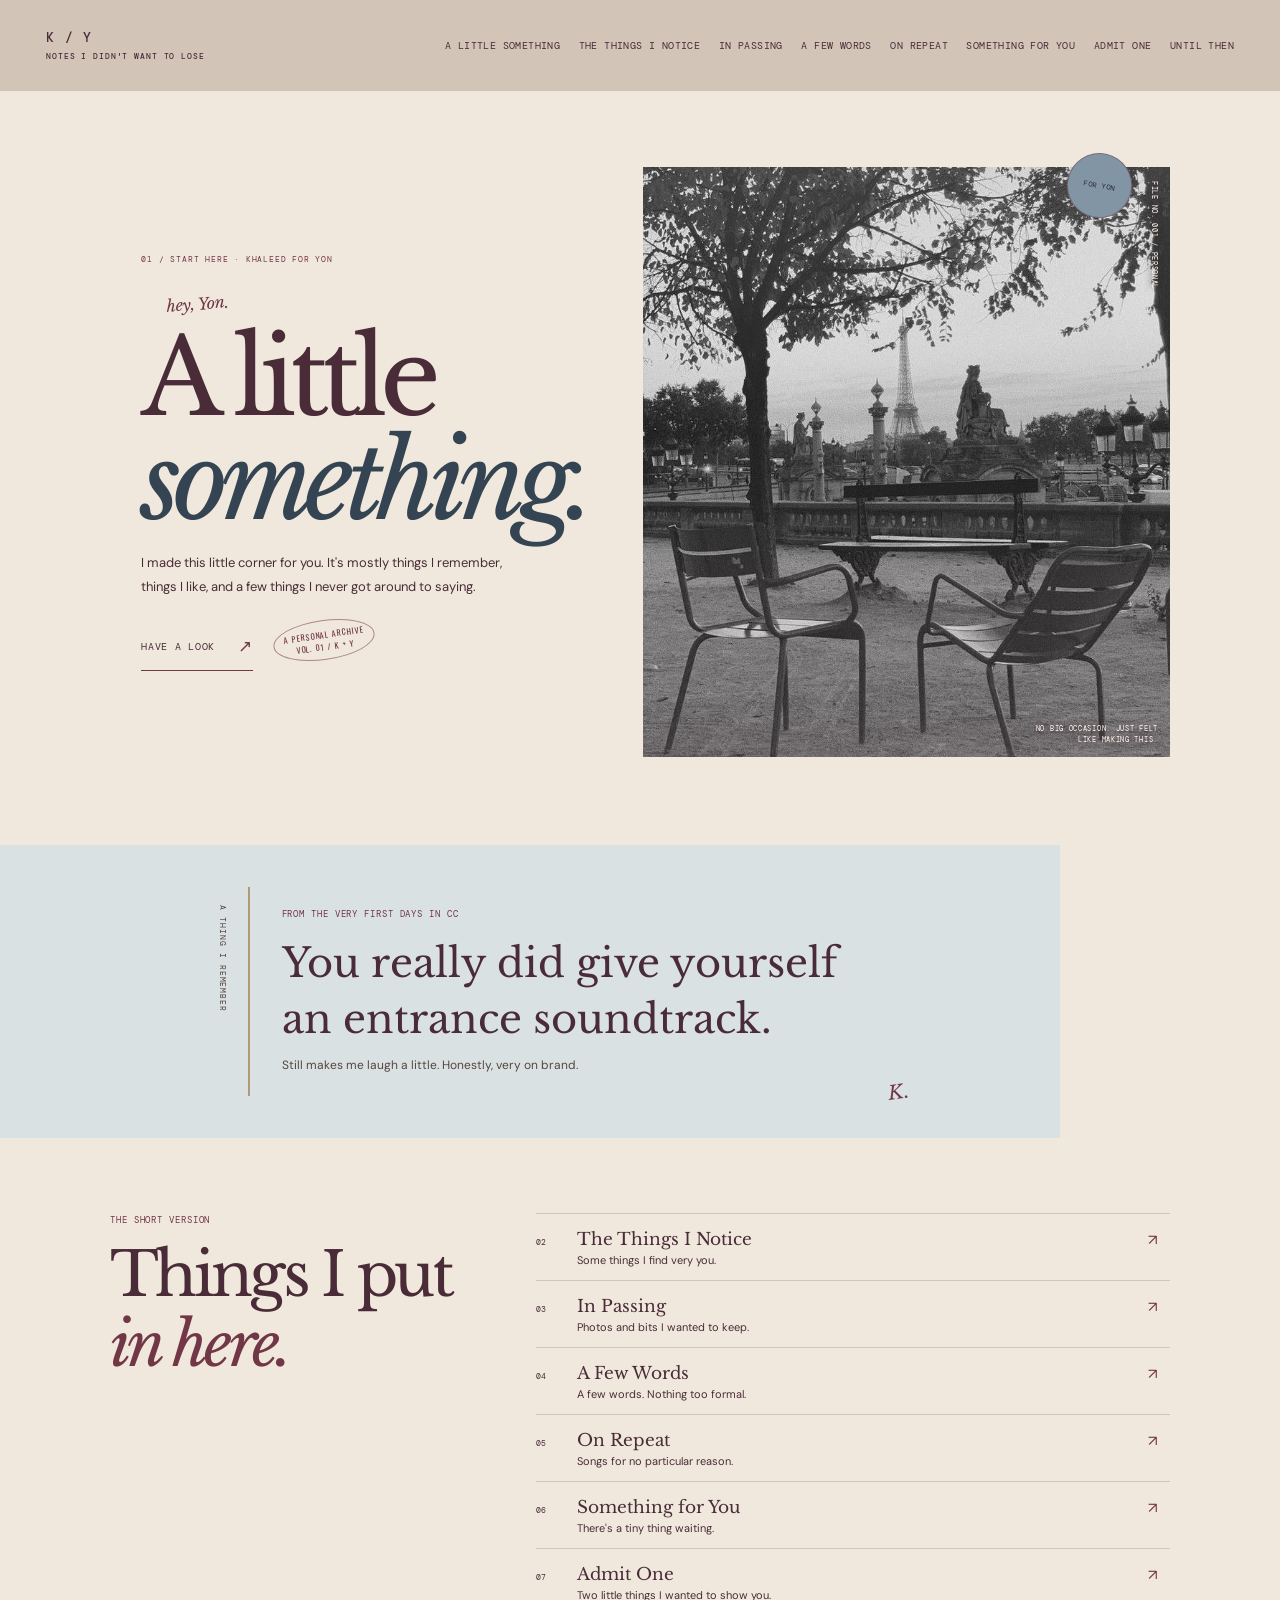
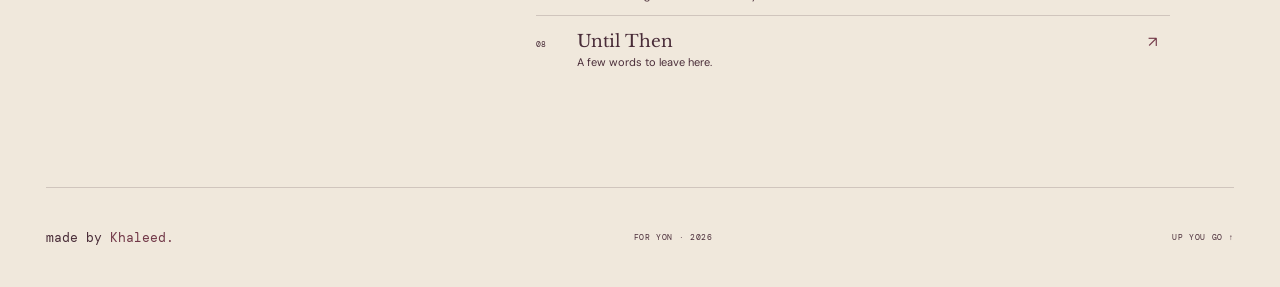
==== commit bad22a58: "Add Admit One screening experience Co-authored-by: Copilot <223556219+Copilot@users.noreply.github.c" ====
--- a/index.html
+++ b/index.html
@@ -24,6 +24,7 @@
         <a href="letter.html">A Few Words</a>
         <a href="soundtrack.html">On Repeat</a>
         <a href="gift.html">Something for You</a>
+        <a href="admit-one.html">Admit One</a>
         <a href="last.html">Until Then</a>
       </nav>
     </header>
@@ -69,7 +70,8 @@
           <a href="letter.html"><span>04</span><strong>A Few Words</strong><small>A few words. Nothing too formal.</small><b>↗</b></a>
           <a href="soundtrack.html"><span>05</span><strong>On Repeat</strong><small>Songs for no particular reason.</small><b>↗</b></a>
           <a href="gift.html"><span>06</span><strong>Something for You</strong><small>There's a tiny thing waiting.</small><b>↗</b></a>
-          <a href="last.html"><span>07</span><strong>Until Then</strong><small>A few words to leave here.</small><b>↗</b></a>
+          <a href="admit-one.html"><span>07</span><strong>Admit One</strong><small>Two little things I wanted to show you.</small><b>↗</b></a>
+          <a href="last.html"><span>08</span><strong>Until Then</strong><small>A few words to leave here.</small><b>↗</b></a>
         </div>
       </section>
     </main>
--- a/assets/css/style.css
+++ b/assets/css/style.css
@@ -521,41 +521,44 @@
 .soundtrack-hero .page-lede { max-width: 380px; margin-top: 14px; font-size: 13px; }
 .record-visual {
   position: relative;
-  min-height: 320px;
   display: grid;
   place-items: center;
-  overflow: hidden;
+  min-width: 0;
+  min-height: 0;
+  aspect-ratio: 866 / 768;
   background:
     radial-gradient(ellipse at 20% 12%, rgba(255,255,255,.55), transparent 40%),
     #D2C5B7;
 }
-.record-visual::before {
-  position: absolute;
-  width: min(70vw, 290px);
-  aspect-ratio: 1;
-  border: 1px solid rgba(240,232,220,.5);
-  border-radius: 50%;
-  background: repeating-radial-gradient(circle, #344452 0 2px, #55463F 3px 5px, #492C38 6px 8px);
-  box-shadow: 15px 18px 0 #8295A5, 25px 29px 0 #713747, 0 18px 40px rgba(52,68,82,.2);
-  content: "";
-  animation: vinyl-spin 36s linear infinite;
-}
-.record-visual::after {
-  position: absolute;
-  width: 76px;
-  aspect-ratio: 1;
-  border-radius: 50%;
-  background: #B09A78;
-  content: "";
-}
-.record-label { z-index: 1; display: flex; width: 76px; height: 76px; flex-direction: column; align-items: center; justify-content: center; color: #282328; font: 8px/1.5 var(--mono); text-align: center; }
-.record-label span { font-weight: 500; }
-.record-label small { font-size: 7px; }
+.music-box-art { display: block; width: 100%; height: auto; }
+.carousel-art {
+  position: absolute;
+  inset: 0;
+  display: block;
+  width: 100%;
+  height: 100%;
+  overflow: visible;
+  pointer-events: none;
+}
+.carousel-turning {
+  transform-box: view-box;
+  transform-origin: 416.5px 438px;
+  animation: carousel-turn 32s linear infinite;
+  animation-play-state: paused;
+}
+.carousel-horse-upright {
+  transform-box: fill-box;
+  transform-origin: center;
+  animation: carousel-horse-counter 32s linear infinite;
+  animation-play-state: paused;
+}
+.record-visual.is-playing .carousel-turning,
+.record-visual.is-playing .carousel-horse-upright { animation-play-state: running; }
 .playlist { padding-bottom: 62px; }
 .playlist-head { display: flex; justify-content: space-between; padding: 11px 0; color: var(--accent); border-bottom: 1px solid var(--line); }
 .track {
   display: grid;
-  grid-template-columns: 34px 1fr 42px;
+  grid-template-columns: 34px minmax(0, 1fr) 42px auto;
   align-items: center;
   gap: 12px;
   min-height: 71px;
@@ -564,24 +567,47 @@
   transition: padding .2s ease, background .2s ease;
 }
 .track:hover { padding-inline: 11px; background: rgba(210,197,183,.3); }
+.track.is-playing { background: rgba(210,197,183,.3); box-shadow: inset 2px 0 0 var(--pop); }
 .track-no, .track-length { color: var(--muted); font: 8px var(--mono); }
 .track strong, .track small { display: block; }
 .track strong { font: 15px var(--serif); }
 .track small { color: var(--muted); font-size: 10px; }
+.track-play {
+  padding: 7px;
+  color: var(--accent);
+  border: 1px solid var(--accent);
+  background: transparent;
+  font: 8px var(--mono);
+  white-space: nowrap;
+  cursor: pointer;
+}
+.track-play:hover, .track-play[aria-pressed="true"] { color: var(--surface); background: var(--accent); }
 .player-slot {
-  display: grid;
-  grid-template-columns: 1fr auto;
-  gap: 4px 12px;
   margin-top: 24px;
   padding: 16px 17px;
   background: #8295A5;
   color: #282328;
 }
-.player-slot span { font: 8px var(--mono); letter-spacing: .09em; }
-.player-slot strong { font: 13px var(--serif); }
-.player-slot small { grid-column: 1 / -1; color: #282328; font: 9px var(--mono); }
-.playlist .type-label { margin-top: 17px; font-size: 8px; }
-@keyframes vinyl-spin { to { transform: rotate(360deg); } }
+.player-slot audio { display: block; width: 100%; }
+.playlist-status:empty { display: none; }
+.playlist-status { margin: 10px 0 0; font: 8px var(--mono); }
+.playlist-status[data-state="loading"]::before {
+  display: inline-block;
+  width: 7px;
+  height: 7px;
+  margin-right: 7px;
+  border: 1px solid currentColor;
+  border-right-color: transparent;
+  border-radius: 50%;
+  vertical-align: -1px;
+  animation: audio-loading .8s linear infinite;
+  content: "";
+}
+@keyframes carousel-turn {
+  to { transform: rotate(360deg); }
+}
+@keyframes carousel-horse-counter { to { transform: rotate(-360deg); } }
+@keyframes audio-loading { to { transform: rotate(360deg); } }
 
 /* Gift: a small toy theatre with a warm paper reveal. */
 .gift-page {
@@ -792,8 +818,7 @@
   .notebook-content p:not(.date-stamp):not(.letter-end):not(.letter-sign) { font-size: 15px; }
   .soundtrack-hero { grid-template-columns: 1fr .9fr; align-items: center; gap: 6%; padding-block: 58px 48px; }
   .soundtrack-hero h1 { font-size: clamp(62px, 8vw, 94px); }
-  .record-visual { min-height: 390px; }
-  .record-visual::before { width: min(36vw, 300px); }
+  .record-visual { min-height: 0; }
   .playlist { max-width: 850px; padding-bottom: 75px; }
   .gift-hero { grid-template-columns: .7fr 1fr; grid-template-areas: "label label" "title title" "copy copy"; padding-block: 55px 16px; }
   .gift-hero h1 { font-size: clamp(75px, 10vw, 108px); }
@@ -863,9 +888,7 @@
   .notebook-content h2 { margin-top: 38px; }
   .notebook-content p:not(.date-stamp):not(.letter-end):not(.letter-sign) { font-size: 16px; }
   .soundtrack-hero { padding-block: 80px 65px; }
-  .record-visual { min-height: 450px; }
-  .record-visual::before { width: 330px; }
-  .record-visual::after { width: 90px; }
+  .record-visual { min-height: 0; }
   .playlist { padding-bottom: 105px; }
   .gift-hero { grid-template-columns: .7fr 1fr; grid-template-areas: "label title" "copy title"; padding-block: 80px 28px; }
   .gift-hero h1 { font-size: 116px; }
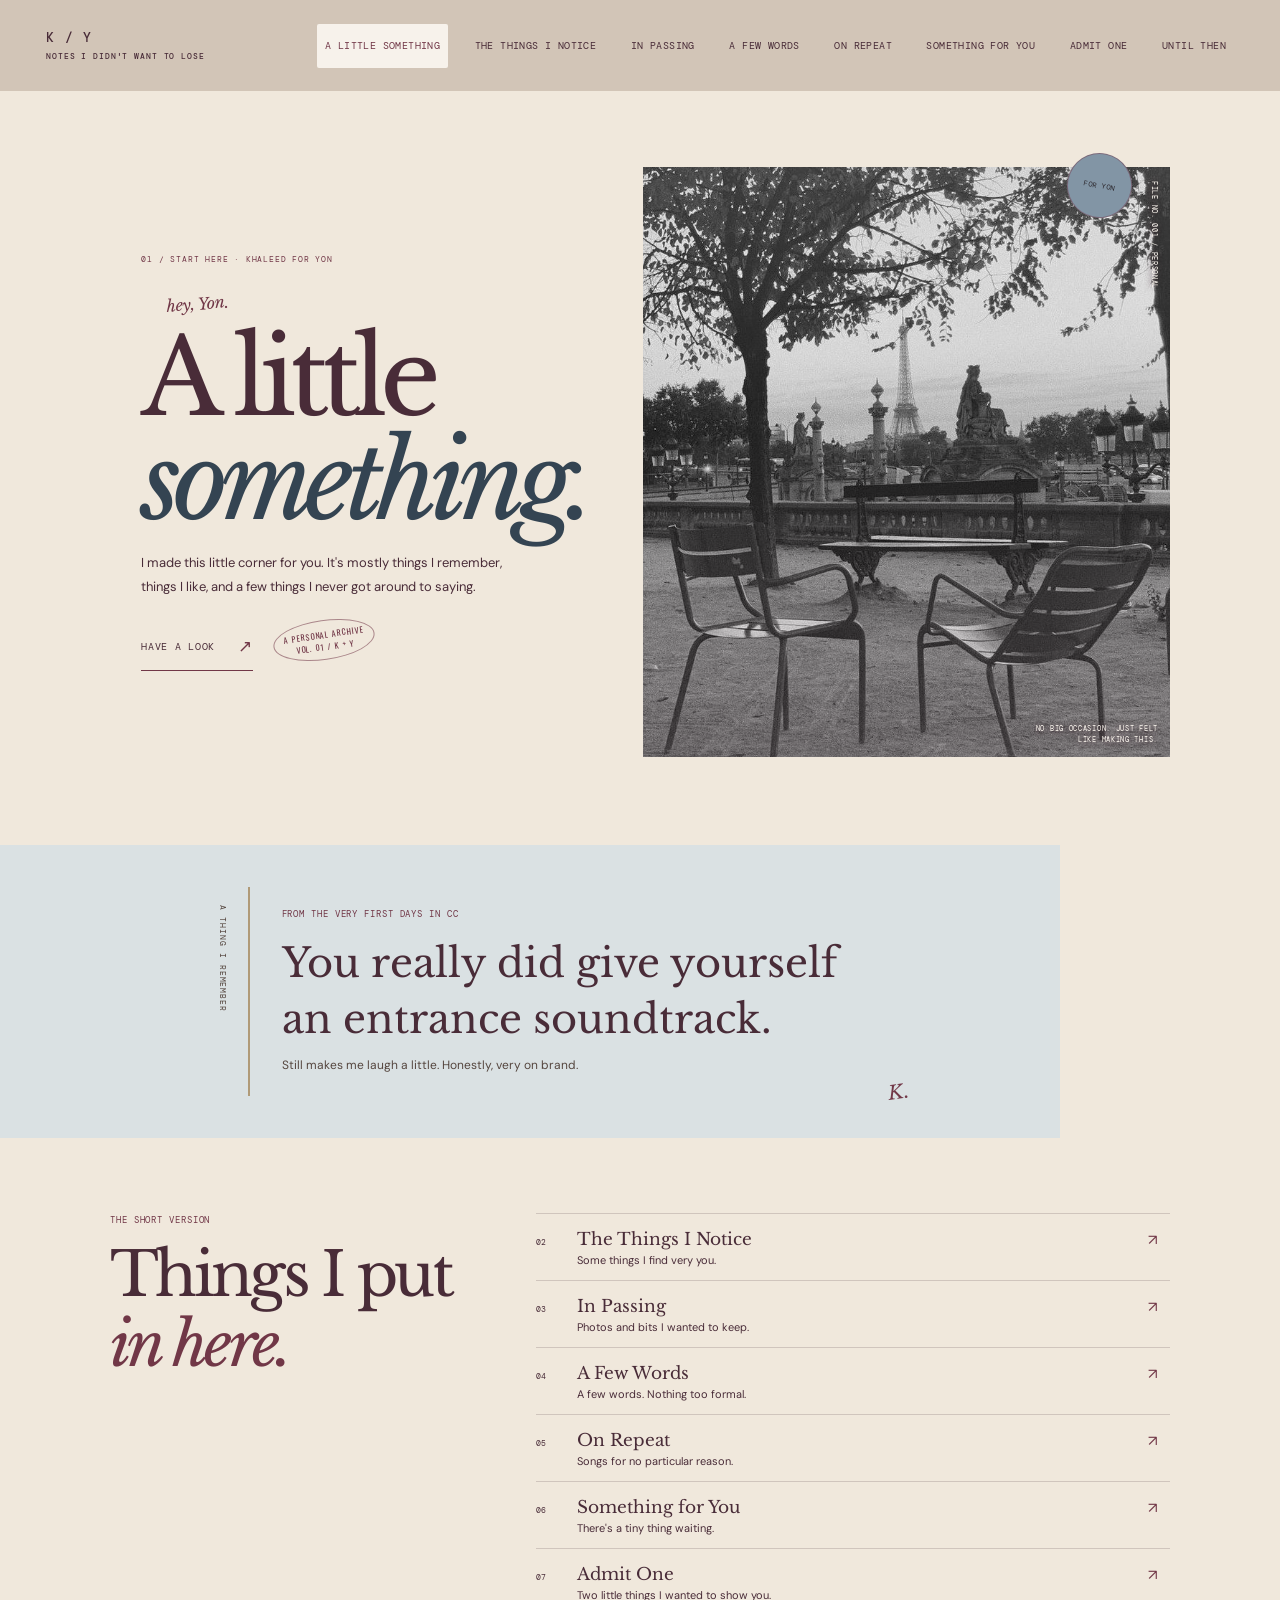
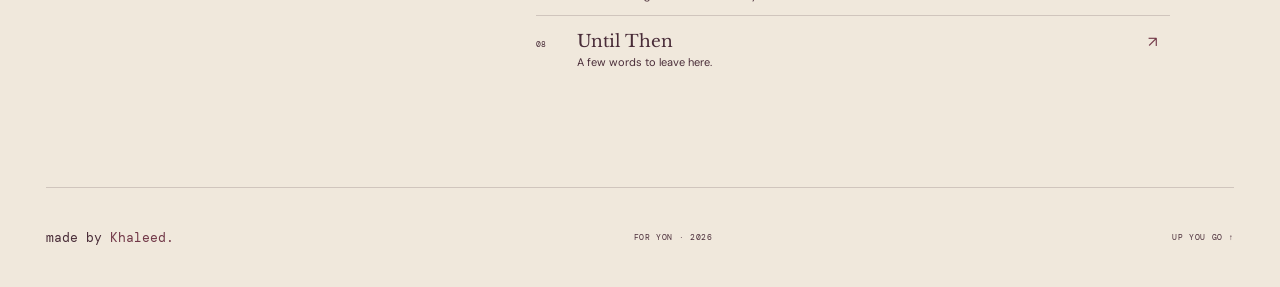
==== commit 4e58874f: "Highlight active chapter in navigation Co-authored-by: Copilot <223556219+Copilot@users.noreply.gith" ====
--- a/index.html
+++ b/index.html
@@ -18,7 +18,7 @@
       <a class="wordmark" href="index.html">K / Y <span>NOTES I DIDN'T WANT TO LOSE</span></a>
       <button class="menu-toggle" aria-expanded="false" aria-controls="site-nav"><span>COME ↗</span></button>
       <nav class="site-nav" id="site-nav" aria-label="Main navigation">
-        <a class="active" href="index.html">A Little Something</a>
+        <a class="active" href="index.html" aria-current="page">A Little Something</a>
         <a href="subject.html">The Things I Notice</a>
         <a href="collection.html">In Passing</a>
         <a href="letter.html">A Few Words</a>
--- a/assets/css/style.css
+++ b/assets/css/style.css
@@ -83,6 +83,7 @@
   min-height: 46px;
   display: flex;
   align-items: center;
+  padding-inline: 10px;
   color: var(--muted);
   font: 9px var(--mono);
   letter-spacing: .04em;
@@ -90,6 +91,11 @@
   transition: color .2s ease, transform .2s ease;
 }
 .site-nav a:hover, .site-nav a.active { color: var(--ink); }
+.site-nav a.active {
+  border-radius: 2px;
+  background: var(--surface);
+  color: var(--accent);
+}
 .site-nav a:hover { transform: translateY(-2px); }
 .menu-toggle {
   width: 72px;
@@ -106,7 +112,7 @@
   letter-spacing: .07em;
 }
 .eyebrow, .type-label, .photo-label, .side-index, .image-caption,
-.date-stamp, .notebook-margin, .playlist-head, .gallery-footnote,
+.date-stamp, .notebook-margin, .playlist-head,
 .collection-stamp, .gallery-aside, .snap figcaption span,
 .closing-label, .profile-index, .cover-stamp {
   font: 9px/1.65 var(--mono);
@@ -420,8 +426,6 @@
   text-align: center;
   transform: rotate(6deg);
 }
-.gallery-footnote { margin: 0 0 58px; color: var(--muted); font-size: 8px; line-height: 2; }
-.gallery-footnote code { color: var(--ink); }
 .lightbox {
   width: min(94vw, 960px);
   max-width: none;
@@ -810,7 +814,6 @@
   .snap-two .photo-placeholder { min-height: 360px; }
   .snap-four .photo-placeholder { min-height: 455px; }
   .gallery-aside { align-self: center; justify-self: center; margin: 25px 0; }
-  .gallery-footnote { margin-bottom: 75px; }
   .letter-heading { padding-block: 55px 28px; }
   .notebook-page { width: min(100%, 900px); margin: 0 auto 75px; padding: 55px 10% 65px 14%; }
   .notebook-page::before { left: 9%; }
@@ -845,7 +848,7 @@
     border: 0;
     box-shadow: none;
   }
-  .site-nav a { min-height: 44px; font-size: 9px; }
+  .site-nav a { min-height: 44px; padding-inline: 8px; font-size: 9px; }
 }
 
 @media (min-width: 1024px) {
@@ -880,7 +883,6 @@
   .snap-four { margin-top: -30px; }
   .snap-four .photo-placeholder { min-height: 510px; }
   .gallery-aside { font-size: 10px; }
-  .gallery-footnote { margin-bottom: 90px; }
   .letter-heading { padding-block: 73px 35px; }
   .letter-heading .page-lede { margin-left: 17%; }
   .notebook-page { padding: 70px 13% 80px 17%; margin-bottom: 100px; }
